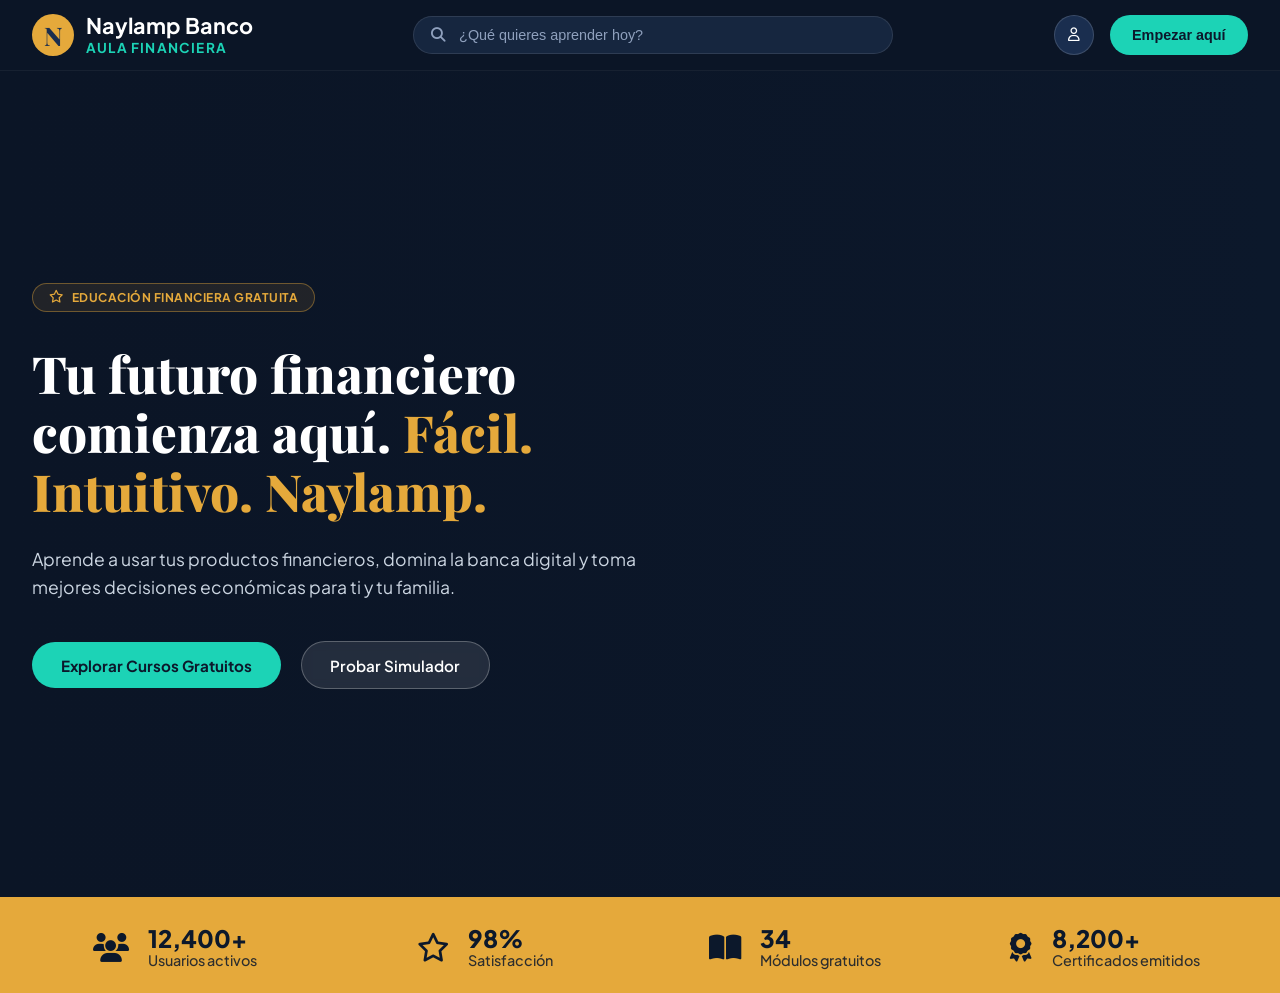
==== index.html @ f8354ff7 "Web Informativa del banco NAYLAMP" ====
<!DOCTYPE html>
<html lang="es">
<head>
    <meta charset="UTF-8">
    <meta name="viewport" content="width=device-width, initial-scale=1.0">
    <title>Naylamp Banco - Aula Financiera</title>
    <!-- Fuentes de Google -->
    <link rel="preconnect" href="https://fonts.googleapis.com">
    <link rel="preconnect" href="https://fonts.gstatic.com" crossorigin>
    <link href="https://fonts.googleapis.com/css2?family=Plus+Jakarta+Sans:wght@400;500;600;700&family=Playfair+Display:wght@700;800&display=swap" rel="stylesheet">
    <!-- FontAwesome (Iconos) -->
    <link rel="stylesheet" href="https://cdnjs.cloudflare.com/ajax/libs/font-awesome/6.4.0/css/all.min.css">
    <link rel="stylesheet" href="styleIndex.css">
</head>
<body>

    <!-- Header / Navbar -->
    <header class="navbar">
        <div class="nav-container">
            <!-- Logo y Marca -->
            <div class="logo-section">
                <div class="logo-icon">
                          <span class="logo-n">N</span>
                </div> 
                <div class="logo-text">
                    <span class="brand-name">Naylamp Banco</span>
                    <span class="brand-tagline">AULA FINANCIERA</span>
                </div>
            </div>

            <!-- Barra de Búsqueda -->
            <div class="search-box">
                <i class="fa-solid fa-magnifying-glass search-icon"></i>
                <input type="text" placeholder="¿Qué quieres aprender hoy?">
            </div>

            <!-- Acciones de Usuario -->
            <div class="nav-actions">
                <button class="user-btn" aria-label="Cuenta de usuario">
                    <i class="fa-regular fa-user"></i>
                </button>
                <button class="btn-primary" id="btnEmpezar">Empezar aquí</button>
            </div>
        </div>
    </header>

    <!-- Hero Section Principal -->
    <main class="hero">
        <div class="hero-overlay"></div>
        <div class="hero-container">
            <div class="hero-content">
                <!-- Etiqueta Insignia -->
                <div class="badge">
                    <i class="fa-regular fa-star badge-icon"></i>
                    <span>EDUCACIÓN FINANCIERA GRATUITA</span>
                </div>

                <!-- Título Principal -->
                <h1 class="hero-title">
                    Tu futuro financiero comienza aquí. <span class="highlight">Fácil. Intuitivo. Naylamp.</span>
                </h1>

                <!-- Subtítulo -->
                <p class="hero-subtitle">
                    Aprende a usar tus productos financieros, domina la banca digital y toma mejores decisiones económicas para ti y tu familia.
                </p>

                <!-- Botones de Acción -->
                <div class="hero-buttons">
                    <a href="#cursos" class="btn-teal">Explorar Cursos Gratuitos</a>
                    <a href="simulador.html" class="btn-outline">Probar Simulador</a>
                </div>
            </div>
        </div>
        
        <!-- Barra de Acento Inferior -->
        <div class="bottom-accent-bar"></div>
    </main>
    <!-- Sección de Estadísticas -->
    <section class="stats-bar">
        <div class="stats-container">
            <div class="stat-item">
                <i class="fa-solid fa-users stat-icon"></i>
                <div class="stat-text">
                    <span class="stat-number">12,400+</span>
                    <span class="stat-label">Usuarios activos</span>
                </div>
            </div>
            <div class="stat-item">
                <i class="fa-regular fa-star stat-icon"></i>
                <div class="stat-text">
                    <span class="stat-number">98%</span>
                    <span class="stat-label">Satisfacción</span>
                </div>
            </div>
            <div class="stat-item">
                <i class="fa-solid fa-book-open stat-icon"></i>
                <div class="stat-text">
                    <span class="stat-number">34</span>
                    <span class="stat-label">Módulos gratuitos</span>
                </div>
            </div>
            <div class="stat-item">
                <i class="fa-solid fa-award stat-icon"></i>
                <div class="stat-text">
                    <span class="stat-number">8,200+</span>
                    <span class="stat-label">Certificados emitidos</span>
                </div>
            </div>
        </div>
    </section>
    <!-- Modal de Ingreso de Usuario -->
    <div id="loginModal" class="modal-overlay">
        <div class="modal-content">
            <span class="close-btn" id="closeModal">&times;</span>
            <div class="modal-header">
                <div class="modal-icon"><i class="fa-regular fa-user"></i></div>
                <h2>Tu Aula Financiera</h2>
                <p>Ingresa tu nombre para registrar tu progreso.</p>
            </div>
            <div class="modal-body">
                <div class="input-group">
                    <label for="userNameInput">Usuario</label>
                    <input type="text" id="userNameInput" placeholder="Tú usuario" autocomplete="off">
                </div>
                <div class="input-group">
                    <label for="userPasswordInput">Contraseña Web</label>
                    <input type="password" id="userPasswordInput" placeholder="••••••••">
                </div>
                <button id="saveUserBtn" class="btn-teal" style="width: 100%; margin-top: 1rem; padding: 0.85rem;">Ingresar a mi panel</button>
            </div>
        </div>
    </div>

    <!-- Script del index -->
    <script src="index.js"></script>
</body>

</body>
</html>
---- styleIndex.css ----
/* Elimina márgenes y rellenos por defecto, y ajusta el cálculo de tamaños */
* {
    margin: 0;
    padding: 0;
    box-sizing: border-box;
}

/* Establece la tipografía principal, color de fondo oscuro, texto blanco y evita scroll horizontal */
body {
    font-family: 'Plus Jakarta Sans', sans-serif;
    background-color: #0c182b;
    color: #ffffff;
    overflow-x: hidden;
}



/* Define el contenedor fijo superior con fondo oscuro y un borde sutil abajo */
.navbar {
    background-color: #0b1526;
    padding: 0.85rem 2rem;
    border-bottom: 1px solid rgba(255, 255, 255, 0.05);
    position: relative;
    z-index: 100;
}

/* Centra el contenido de la barra y distribuye el logo, buscador y botones */
.nav-container {
    max-width: 1350px;
    margin: 0 auto;
    display: flex;
    align-items: center;
    justify-content: space-between;
    gap: 1.5rem;
}

/* Agrupa el icono y los textos del logo con alineación horizontal */
.logo-section {
    display: flex;
    align-items: center;
    gap: 0.75rem;
    cursor: pointer;
}

/* Crea un círculo dorado centrado para albergar el icono de la marca */
.logo-icon {
    width: 42px;
    height: 42px;
    background-color: #e5a93b;
    border-radius: 50%;
    display: flex;
    align-items: center;
    justify-content: center;
    color:  #1a2e4f;
}

/* Apila verticalmente el nombre de la marca y la bajada */
.logo-text {
    display: flex;
    flex-direction: column;
}

/* Define el estilo y tamaño del nombre "Naylamp Banco" */
.brand-name {
    font-weight: 700;
    font-size: 1.35rem;
    color: #ffffff;
    line-height: 1.1;
}

/* Define el estilo en color turquesa y letras espaciadas para "AULA FINANCIERA" */
.brand-tagline {
    font-size: 0.85rem;
    font-weight: 700;
    letter-spacing: 1.2px;
    color: #1cd3b6;
    margin-top: 2px;
}

/* Posiciona la barra de búsqueda para que crezca y ocupe el centro */
.search-box {
    position: relative;
    flex: 1;
    max-width: 480px;
    margin: 0 1rem;
}

/* Estiliza el campo de texto de búsqueda con bordes redondeados tipo píldora */
.search-box input {
    width: 100%;
    background-color: #16263f;
    border: 1px solid rgba(255, 255, 255, 0.1);
    padding: 0.65rem 1rem 0.65rem 2.8rem;
    border-radius: 50px;
    color: #ffffff;
    font-size: 0.9rem;
    outline: none;
    transition: all 0.3s ease;
}

/* Define el color del texto indicativo (placeholder) dentro del buscador */
.search-box input::placeholder {
    color: #8fa0bd;
}

/* Ilumina el borde en turquesa cuando el usuario hace clic dentro del buscador */
.search-box input:focus {
    border-color: #1cd3b6;
    background-color: #1a2c49;
}

/* Posiciona el icono de la lupa dentro y a la izquierda de la barra de búsqueda */
.search-icon {
    position: absolute;
    left: 1.1rem;
    top: 50%;
    transform: translateY(-50%);
    color: #8fa0bd;
    font-size: 0.9rem;
}


.nav-actions {
    display: flex;
    align-items: center;
    gap: 1rem;
}


.user-btn {
    width: 40px;
    height: 40px;
    border-radius: 50%;
    background-color:  #1a2e4f;
    border: 1px solid rgba(255, 255, 255, 0.15);
    color: #ffffff;
    display: flex;
    align-items: center;
    justify-content: center;
    cursor: pointer;
    transition: background-color 0.2s ease;
}

.user-btn:hover {
    background-color: #203556;
}


.btn-primary {
    background-color: #1cd3b6;
    color: #0c182b;
    border: none;
    padding: 0.75rem 1.4rem;
    border-radius: 50px;
    font-weight: 700;
    font-size: 0.9rem;
    cursor: pointer;
    transition: transform 0.2s ease, background-color 0.2s ease;
}

.logo-n {
    font-family: 'Playfair Display', serif;
    font-size: 1.6rem;
    font-weight: 800;
   display: flex;
   align-items:center;
   justify-content: center;;
}


.btn-primary:hover {
    background-color: #18be32;
    transform: translateY(-1px);
}


.hero {
    position: relative;
    min-height: calc(100vh - 70px);
   background: url('https://images.unsplash.com/photo-1563986768609-322da13575f3?auto=format&fit=crop&q=80&w=1920') center center / cover no-repeat;
    display: flex;
    align-items: center;
}
/* Capa de degradado oscuro sobre la imagen de fondo para garantizar legibilidad del texto */
.hero-overlay {
    position: absolute;
    inset: 0;
    /* Degradado profesional: Mantiene el azul marino del banco y se desvanece suavemente */
    background: linear-gradient(
        90deg, 
        #0b1526 0%, 
        rgba(11, 21, 38, 0.95) 15%, 
        rgba(11, 21, 38, 0.40) 65%, 
        transparent 100%
    );
    z-index: 1;
}

/* Contenedor que limita el ancho del contenido del Hero y lo ubica sobre el degradado */
.hero-container {
    position: relative;
    z-index: 2;
    max-width: 1350px;
    width: 100%;
    margin: 0 auto;
    padding: 4rem 2rem;
}

/* Limita el ancho del texto para evitar líneas demasiado largas */
.hero-content {
    max-width: 620px;
}

/* Diseña la etiqueta / insignia dorada flotante superior */
.badge {
    display: inline-flex;
    align-items: center;
    gap: 0.5rem;
    background-color: rgba(229, 169, 59, 0.1);
    border: 1px solid rgba(229, 169, 59, 0.4);
    padding: 0.4rem 1rem;
    border-radius: 50px;
    color: #e5a93b;
    font-size: 0.75rem;
    font-weight: 700;
    letter-spacing: 0.5px;
    margin-bottom: 2rem;
}

/* Ajusta el tamaño de la estrella dentro de la insignia */
.badge-icon {
    font-size: 0.8rem;
}

/* Define el estilo del título principal usando fuente Serif clásica */
.hero-title {
    font-family: 'Playfair Display', serif;
    font-size: 3.2rem;
    font-weight: 800;
    line-height: 1.15;
    margin-bottom: 1.5rem;
    color: #ffffff;
}

/* Cambia el color del texto a dorado para resaltar palabras clave en el título */
.hero-title .highlight {
    color: #e5a93b;
}

/* Estiliza el párrafo descriptivo debajo del título */
.hero-subtitle {
    font-size: 1.1rem;
    line-height: 1.6;
    color: #cbd5e1;
    margin-bottom: 2.5rem;
    font-weight: 400;
}

/* Alinea los botones de llamada a la acción en una fila */
.hero-buttons {
    display: flex;
    align-items: center;
    gap: 1.25rem;
    flex-wrap: wrap;
}

/* Diseña el botón principal de llamado a la acción en color turquesa */
.btn-teal {
    background-color: #1cd3b6;
    color: #0c182b;
    text-decoration: none;
    padding: 0.85rem 1.8rem;
    border-radius: 50px;
    font-weight: 700;
    font-size: 0.95rem;
    transition: all 0.2s ease;
    display: inline-block;
}

/* Eleva y da un resplandor al botón turquesa al pasar el cursor */
.btn-teal:hover {
    background-color: #18be32;
    transform: translateY(-2px);
    box-shadow: 0 4px 15px rgba(28, 211, 182, 0.3);
}

/* Diseña el botón secundario transparente con borde traslúcido */
.btn-outline {
    background-color: rgba(255, 255, 255, 0.1);
    color: #ffffff;
    text-decoration: none;
    padding: 0.85rem 1.8rem;
    border-radius: 50px;
    font-weight: 600;
    font-size: 0.95rem;
    border: 1px solid rgba(255, 255, 255, 0.25);
    backdrop-filter: blur(5px);
    transition: all 0.2s ease;
    display: inline-block;
}

/* Aumenta la opacidad del botón secundario al pasar el cursor */
.btn-outline:hover {
    background-color: rgba(255, 255, 255, 0.2);
    border-color: rgba(255, 255, 255, 0.4);
    transform: translateY(-2px);
}

/* Dibuja la línea horizontal fina dorada al final de la portada */
.bottom-accent-bar {
    position: absolute;
    bottom: 0;
    left: 0;
    width: 100%;
    height: 4px;
    background-color: #e5a93b;
    z-index: 10;
}


/* Reduce el tamaño del título en pantallas medianas (tablets) */
@media (max-width: 992px) {
    .hero-title {
        font-size: 2.5rem;
    }
}

/* Adapta la distribución de la cabecera y botones para pantallas pequeñas (móviles) */
@media (max-width: 768px) {
    .nav-container {
        flex-wrap: wrap;
    }
    
    .search-box {
        order: 3;
        max-width: 100%;
        margin: 0.5rem 0 0 0;
    }

    .hero-title {
        font-size: 2.1rem;
    }

    .hero-subtitle {
        font-size: 0.98rem;
    }
    
    .hero-buttons {
        flex-direction: column;
        align-items: stretch;
    }
    
    .btn-teal, .btn-outline {
        text-align: center;
    }
}
.stats-bar {
    background-color: #e5a93b;
    padding: 1.5rem 2rem;
    color: #0c182b;
}

.stats-container {
    max-width: 1350px;
    margin: 0 auto;
    display: flex;
    justify-content: space-between;
    align-items: center;
    flex-wrap: wrap;
    gap: 1.5rem;
}

.stat-item {
    display: flex;
    align-items: center;
    gap: 1.2rem;
    flex: 1;
    min-width: 220px;
    justify-content: center;
}

.stat-icon {
    font-size: 1.8rem;
    color: #0c182b;
}

.stat-text {
    display: flex;
    flex-direction: column;
}

.stat-number {
    font-weight: 800;
    font-size: 1.5rem;
    line-height: 1.1;
}

.stat-label {
    font-size: 0.9rem;
    font-weight: 500;
    color: rgba(12, 24, 43, 0.85);
}
/* ==========================================
   DISEÑO RESPONSIVO (INDEX)
   ========================================== */
/* Tablets y pantallas medianas */
@media (max-width: 992px) {
    .hero-title { font-size: 2.5rem; }
    .stat-item { min-width: 40%; justify-content: flex-start; }
}

/* Teléfonos móviles */
@media (max-width: 768px) {
    .nav-container { flex-wrap: wrap; justify-content: space-between; }
    /* La barra de búsqueda baja y ocupa el 100% del ancho */
    .search-box { order: 3; max-width: 100%; margin: 1rem 0 0 0; flex: 100%; }
    
    .hero-title { font-size: 2.1rem; }
    .hero-subtitle { font-size: 0.98rem; }
    
    /* Botones apilados y anchos */
    .hero-buttons { flex-direction: column; align-items: stretch; }
    .btn-teal, .btn-outline { text-align: center; width: 100%; }
    
    /* Estadísticas en una sola columna */
    .stats-container { flex-direction: column; align-items: flex-start; }
    .stat-item { min-width: 100%; }
    
    /* Ajuste del Modal de Login */
    .modal-content { padding: 1.5rem; width: 95%; }
}

/* ==========================================
   MODAL DE INGRESO (LOGIN)
   ========================================== */
.modal-overlay {
    display: none; /* Oculto por defecto */
    position: fixed;
    inset: 0;
    background-color: rgba(11, 21, 38, 0.85);
    backdrop-filter: blur(4px);
    z-index: 1000;
    align-items: center;
    justify-content: center;
}

.modal-content {
    background-color: #ffffff;
    color: #0b1526;
    padding: 2.5rem;
    border-radius: 16px;
    width: 90%;
    max-width: 400px;
    position: relative;
    box-shadow: 0 10px 25px rgba(0,0,0,0.2);
    animation: modalFadeIn 0.3s ease-out;
}

@keyframes modalFadeIn {
    from { opacity: 0; transform: translateY(-20px); }
    to { opacity: 1; transform: translateY(0); }
}

.close-btn {
    position: absolute;
    top: 1rem;
    right: 1.5rem;
    font-size: 1.8rem;
    color: #64748b;
    cursor: pointer;
    transition: color 0.2s;
}

.close-btn:hover { color: #e5a93b; }

.modal-header { text-align: center; margin-bottom: 1.5rem; }

.modal-icon {
    width: 50px;
    height: 50px;
    background-color: rgba(28, 211, 182, 0.15);
    color: #0f8e79;
    border-radius: 50%;
    display: flex;
    align-items: center;
    justify-content: center;
    font-size: 1.5rem;
    margin: 0 auto 1rem;
}

.modal-header h2 { font-size: 1.4rem; margin-bottom: 0.5rem; }
.modal-header p { font-size: 0.9rem; color: #64748b; }

.modal-body input {
    width: 100%;
    padding: 0.8rem 1rem;
    border: 1px solid #e2e8f0;
    border-radius: 8px;
    font-size: 1rem;
    outline: none;
    font-family: 'Plus Jakarta Sans', sans-serif;
}

.modal-body input:focus { border-color: #1cd3b6; }
/* Espaciado para el formulario de login */
.input-group {
    margin-bottom: 1.2rem;
    text-align: left;
}

.input-group label {
    display: block;
    font-size: 0.85rem;
    font-weight: 600;
    color: #0b1526;
    margin-bottom: 0.4rem;
}

.modal-body input {
    width: 100%;
    padding: 0.8rem 1rem;
    border: 1px solid #e2e8f0;
    border-radius: 8px;
    font-size: 1rem;
    outline: none;
    font-family: 'Plus Jakarta Sans', sans-serif;
    transition: border-color 0.2s;
}

.modal-body input:focus { 
    border-color: #1cd3b6; 
}
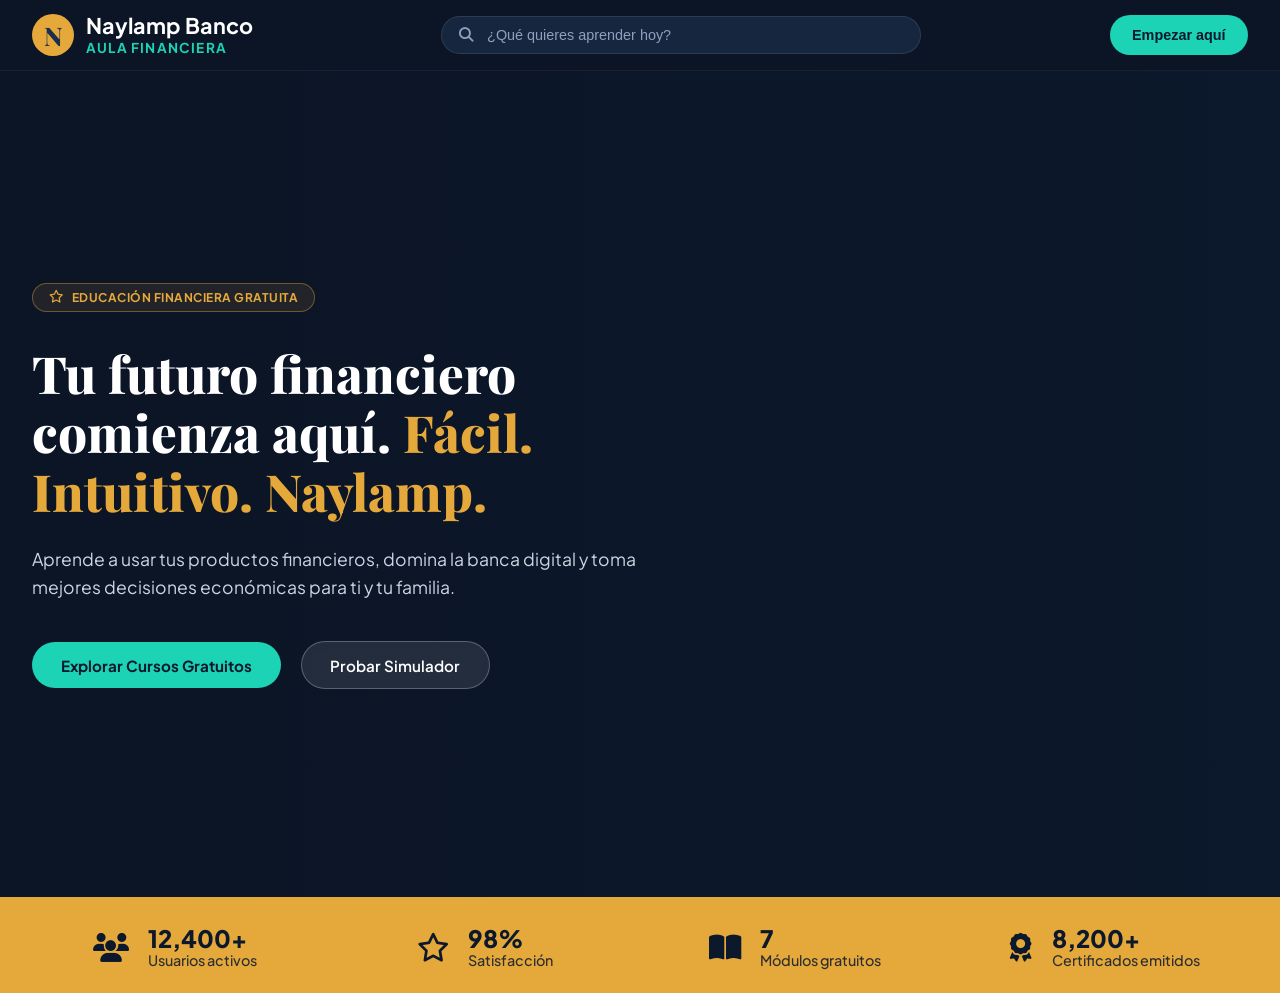
==== commit 92c007f7: "Actualizaciond e funcionamiento" ====
--- a/index.html
+++ b/index.html
@@ -36,9 +36,7 @@
 
             <!-- Acciones de Usuario -->
             <div class="nav-actions">
-                <button class="user-btn" aria-label="Cuenta de usuario">
-                    <i class="fa-regular fa-user"></i>
-                </button>
+                
                 <button class="btn-primary" id="btnEmpezar">Empezar aquí</button>
             </div>
         </div>
@@ -67,7 +65,7 @@
 
                 <!-- Botones de Acción -->
                 <div class="hero-buttons">
-                    <a href="#cursos" class="btn-teal">Explorar Cursos Gratuitos</a>
+                    <a href="modulo.html" class="btn-teal">Explorar Cursos Gratuitos</a>
                     <a href="simulador.html" class="btn-outline">Probar Simulador</a>
                 </div>
             </div>
@@ -96,8 +94,8 @@
             <div class="stat-item">
                 <i class="fa-solid fa-book-open stat-icon"></i>
                 <div class="stat-text">
-                    <span class="stat-number">34</span>
-                    <span class="stat-label">Módulos gratuitos</span>
+                    <span class="stat-number">7</span>
+                    <span class="stat-label">Módulos gratuitos </span>
                 </div>
             </div>
             <div class="stat-item">
--- a/styleIndex.css
+++ b/styleIndex.css
@@ -129,19 +129,6 @@
 }
 
 
-.user-btn {
-    width: 40px;
-    height: 40px;
-    border-radius: 50%;
-    background-color:  #1a2e4f;
-    border: 1px solid rgba(255, 255, 255, 0.15);
-    color: #ffffff;
-    display: flex;
-    align-items: center;
-    justify-content: center;
-    cursor: pointer;
-    transition: background-color 0.2s ease;
-}
 
 .user-btn:hover {
     background-color: #203556;
